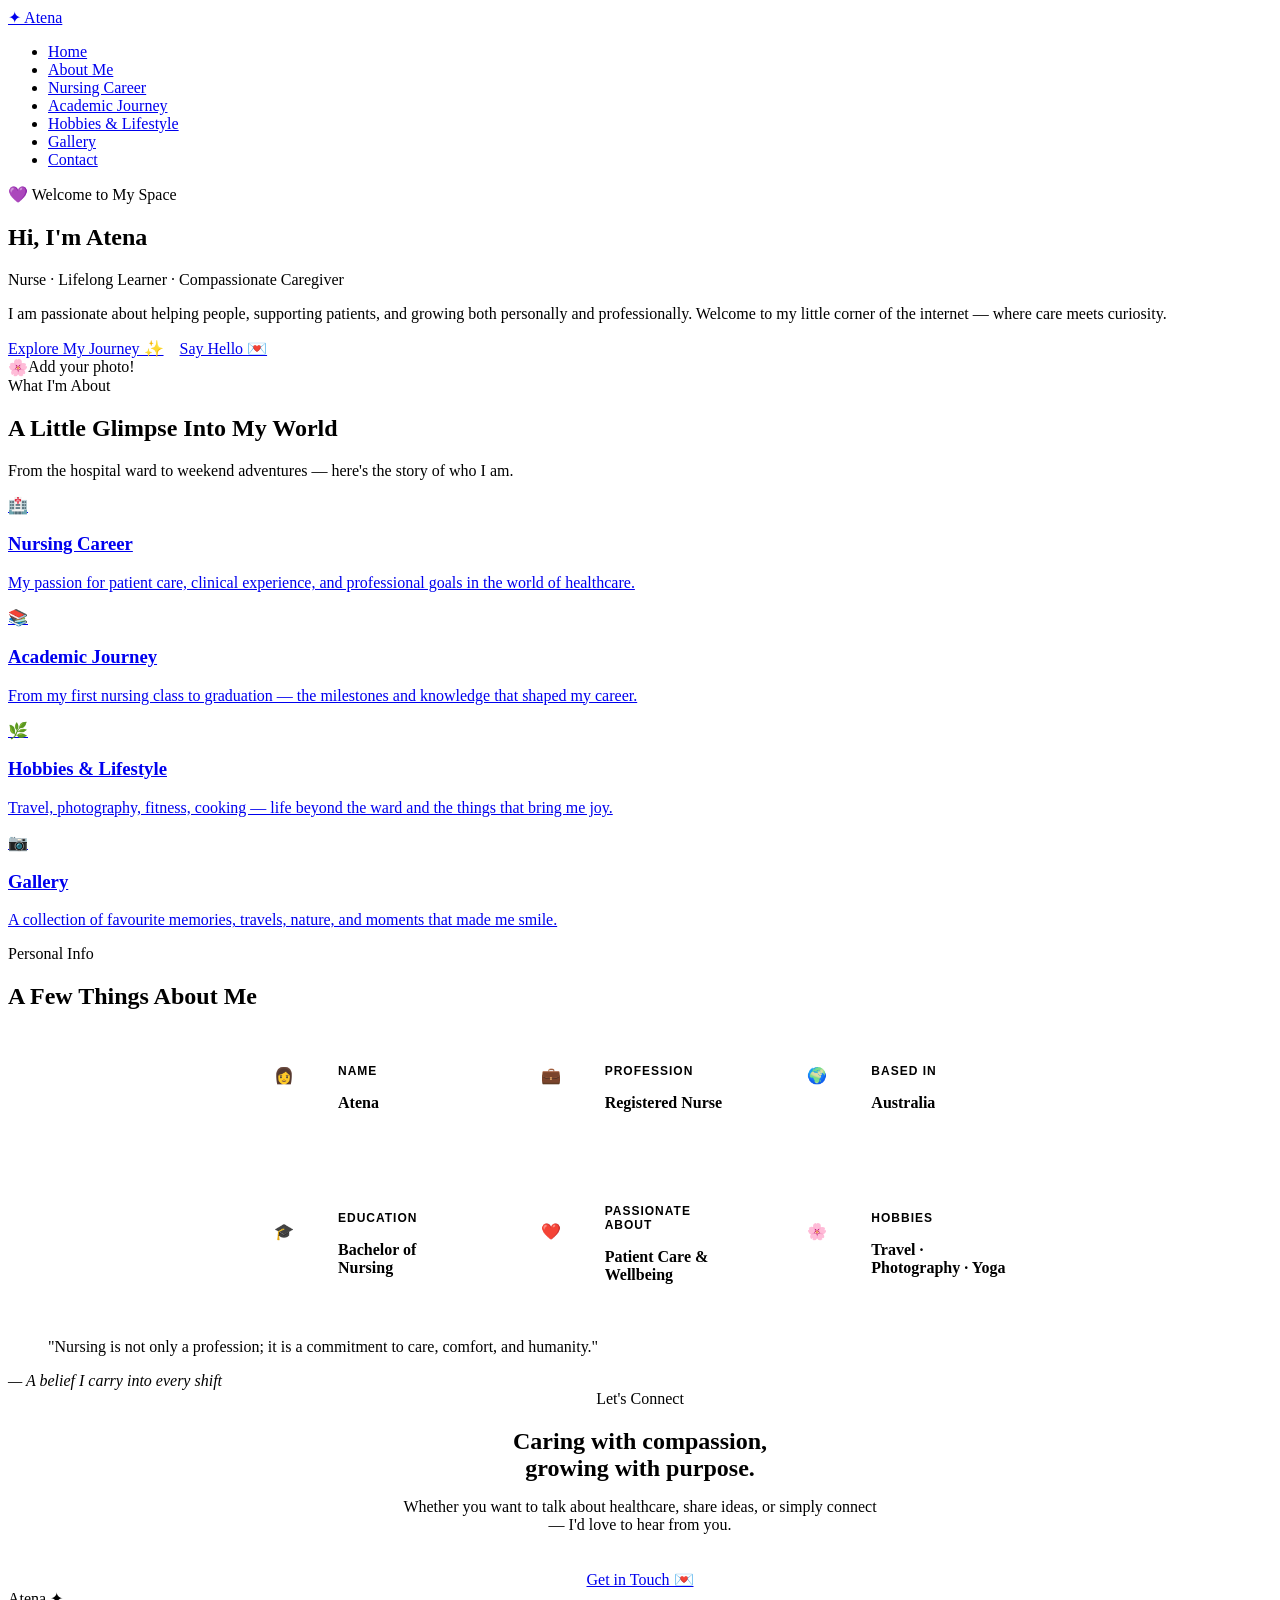
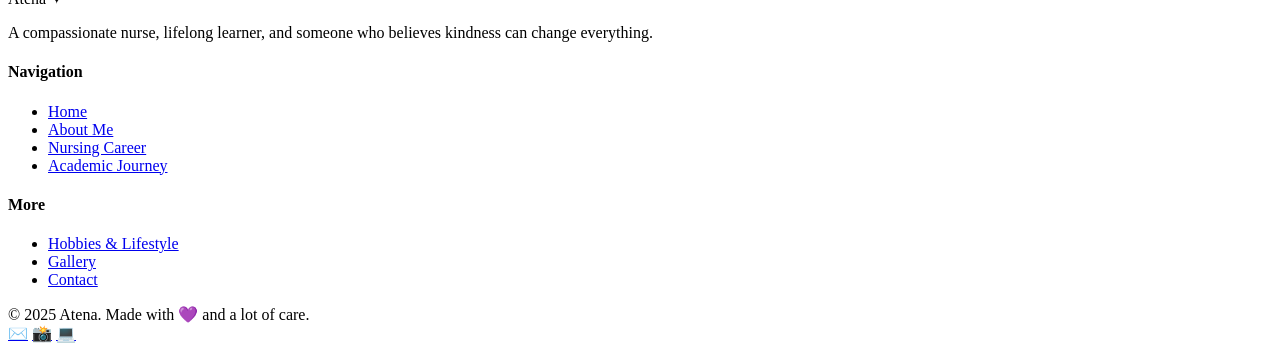
==== index.html @ 98b8ea00 "add file" ====
<!DOCTYPE html>
<html lang="en">
<head>
  <meta charset="UTF-8" />
  <meta name="viewport" content="width=device-width, initial-scale=1.0" />
  <title>Atena — Nurse, Learner, Life Lover</title>
  <meta name="description" content="Personal website of Atena — a compassionate nurse, lifelong learner, and life lover." />
  <link rel="stylesheet" href="css/style.css" />
  <!-- Favicon emoji fallback -->
  <link rel="icon" href="data:image/svg+xml,<svg xmlns='http://www.w3.org/2000/svg' viewBox='0 0 100 100'><text y='.9em' font-size='90'>🌸</text></svg>" />
</head>
<body>

<!-- ══ NAVIGATION ══ -->
<nav>
  <a href="index.html" class="nav-logo">✦ Atena</a>
  <ul class="nav-links">
    <li><a href="index.html" class="active">Home</a></li>
    <li><a href="about.html">About Me</a></li>
    <li><a href="career.html">Nursing Career</a></li>
    <li><a href="academic.html">Academic Journey</a></li>
    <li><a href="lifestyle.html">Hobbies &amp; Lifestyle</a></li>
    <li><a href="gallery.html">Gallery</a></li>
    <li><a href="contact.html">Contact</a></li>
  </ul>
  <div class="nav-toggle" aria-label="Toggle menu">
    <span></span><span></span><span></span>
  </div>
</nav>

<!-- ══ HERO ══ -->
<div class="page-wrapper">
  <section class="hero">
    <div class="hero-content">
      <div class="hero-tag">💜 Welcome to My Space</div>
      <h1>Hi, I'm <span>Atena</span></h1>
      <p class="hero-subtitle">Nurse · Lifelong Learner · Compassionate Caregiver</p>
      <p class="hero-desc">
        I am passionate about helping people, supporting patients, and growing both personally and professionally.
        Welcome to my little corner of the internet — where care meets curiosity.
      </p>
      <div style="display:flex; gap:16px; flex-wrap:wrap;">
        <a href="about.html" class="btn btn-primary">Explore My Journey ✨</a>
        <a href="contact.html" class="btn btn-outline">Say Hello 💌</a>
      </div>
    </div>

    <div class="hero-photo">
      <div class="hero-photo-frame">
        <!-- Replace src with your photo: images/profile.jpg -->
        <img src="images/profile.jpg" alt="Atena's profile photo"
             onerror="this.style.display='none'; this.nextElementSibling.style.display='flex';" />
        <div class="hero-photo-placeholder" style="display:none;">
          🌸<span>Add your photo!</span>
        </div>
      </div>
    </div>
  </section>

  <!-- ══ QUICK INTRO CARDS ══ -->
  <section class="section">
    <div class="section-header">
      <div class="section-tag">What I'm About</div>
      <h2 class="section-title">A Little Glimpse <span>Into My World</span></h2>
      <div class="section-divider"></div>
      <p class="section-subtitle">From the hospital ward to weekend adventures — here's the story of who I am.</p>
    </div>

    <div class="cards-grid">
      <a href="career.html" class="card fade-in" style="display:block;">
        <div class="card-icon">🏥</div>
        <h3>Nursing Career</h3>
        <p>My passion for patient care, clinical experience, and professional goals in the world of healthcare.</p>
      </a>
      <a href="academic.html" class="card fade-in" style="display:block;">
        <div class="card-icon">📚</div>
        <h3>Academic Journey</h3>
        <p>From my first nursing class to graduation — the milestones and knowledge that shaped my career.</p>
      </a>
      <a href="lifestyle.html" class="card fade-in" style="display:block;">
        <div class="card-icon">🌿</div>
        <h3>Hobbies &amp; Lifestyle</h3>
        <p>Travel, photography, fitness, cooking — life beyond the ward and the things that bring me joy.</p>
      </a>
      <a href="gallery.html" class="card fade-in" style="display:block;">
        <div class="card-icon">📷</div>
        <h3>Gallery</h3>
        <p>A collection of favourite memories, travels, nature, and moments that made me smile.</p>
      </a>
    </div>
  </section>

  <!-- ══ PERSONAL INFO SNAPSHOT ══ -->
  <section class="section section-alt">
    <div class="section-header">
      <div class="section-tag">Personal Info</div>
      <h2 class="section-title">A Few Things <span>About Me</span></h2>
      <div class="section-divider"></div>
    </div>

    <div style="max-width:780px; margin:0 auto;">
      <div style="display:grid; grid-template-columns: repeat(auto-fit, minmax(220px,1fr)); gap:20px;">

        <div class="card fade-in" style="display:flex; align-items:center; gap:16px; padding:22px 24px;">
          <div class="card-icon" style="margin-bottom:0; flex-shrink:0; width:48px; height:48px;">👩</div>
          <div>
            <p style="font-family:'Poppins',sans-serif; font-size:0.75rem; font-weight:600; color:var(--text-light); text-transform:uppercase; letter-spacing:1px; margin-bottom:4px;">Name</p>
            <p style="font-weight:600; color:var(--text-dark);">Atena</p>
          </div>
        </div>

        <div class="card fade-in" style="display:flex; align-items:center; gap:16px; padding:22px 24px;">
          <div class="card-icon" style="margin-bottom:0; flex-shrink:0; width:48px; height:48px;">💼</div>
          <div>
            <p style="font-family:'Poppins',sans-serif; font-size:0.75rem; font-weight:600; color:var(--text-light); text-transform:uppercase; letter-spacing:1px; margin-bottom:4px;">Profession</p>
            <p style="font-weight:600; color:var(--text-dark);">Registered Nurse</p>
          </div>
        </div>

        <div class="card fade-in" style="display:flex; align-items:center; gap:16px; padding:22px 24px;">
          <div class="card-icon" style="margin-bottom:0; flex-shrink:0; width:48px; height:48px;">🌍</div>
          <div>
            <p style="font-family:'Poppins',sans-serif; font-size:0.75rem; font-weight:600; color:var(--text-light); text-transform:uppercase; letter-spacing:1px; margin-bottom:4px;">Based In</p>
            <p style="font-weight:600; color:var(--text-dark);">Australia</p>
          </div>
        </div>

        <div class="card fade-in" style="display:flex; align-items:center; gap:16px; padding:22px 24px;">
          <div class="card-icon" style="margin-bottom:0; flex-shrink:0; width:48px; height:48px;">🎓</div>
          <div>
            <p style="font-family:'Poppins',sans-serif; font-size:0.75rem; font-weight:600; color:var(--text-light); text-transform:uppercase; letter-spacing:1px; margin-bottom:4px;">Education</p>
            <p style="font-weight:600; color:var(--text-dark);">Bachelor of Nursing</p>
          </div>
        </div>

        <div class="card fade-in" style="display:flex; align-items:center; gap:16px; padding:22px 24px;">
          <div class="card-icon" style="margin-bottom:0; flex-shrink:0; width:48px; height:48px;">❤️</div>
          <div>
            <p style="font-family:'Poppins',sans-serif; font-size:0.75rem; font-weight:600; color:var(--text-light); text-transform:uppercase; letter-spacing:1px; margin-bottom:4px;">Passionate About</p>
            <p style="font-weight:600; color:var(--text-dark);">Patient Care &amp; Wellbeing</p>
          </div>
        </div>

        <div class="card fade-in" style="display:flex; align-items:center; gap:16px; padding:22px 24px;">
          <div class="card-icon" style="margin-bottom:0; flex-shrink:0; width:48px; height:48px;">🌸</div>
          <div>
            <p style="font-family:'Poppins',sans-serif; font-size:0.75rem; font-weight:600; color:var(--text-light); text-transform:uppercase; letter-spacing:1px; margin-bottom:4px;">Hobbies</p>
            <p style="font-weight:600; color:var(--text-dark);">Travel · Photography · Yoga</p>
          </div>
        </div>

      </div>
    </div>
  </section>

  <!-- ══ QUOTE ══ -->
  <div class="quote-block">
    <blockquote>
      "Nursing is not only a profession; it is a commitment to care, comfort, and humanity."
    </blockquote>
    <cite>— A belief I carry into every shift</cite>
  </div>

  <!-- ══ CTA ══ -->
  <section class="section" style="text-align:center;">
    <div class="section-tag">Let's Connect</div>
    <h2 class="section-title" style="margin-bottom:16px;">Caring with compassion,<br><span>growing with purpose.</span></h2>
    <p style="color:var(--text-mid); max-width:480px; margin:0 auto 36px;">
      Whether you want to talk about healthcare, share ideas, or simply connect — I'd love to hear from you.
    </p>
    <a href="contact.html" class="btn btn-primary">Get in Touch 💌</a>
  </section>

  <!-- ══ FOOTER ══ -->
  <footer>
    <div class="footer-inner">
      <div class="footer-brand">
        <div class="footer-logo">Atena <span>✦</span></div>
        <p>A compassionate nurse, lifelong learner, and someone who believes kindness can change everything.</p>
      </div>
      <div>
        <h4>Navigation</h4>
        <ul class="footer-links">
          <li><a href="index.html">Home</a></li>
          <li><a href="about.html">About Me</a></li>
          <li><a href="career.html">Nursing Career</a></li>
          <li><a href="academic.html">Academic Journey</a></li>
        </ul>
      </div>
      <div>
        <h4>More</h4>
        <ul class="footer-links">
          <li><a href="lifestyle.html">Hobbies &amp; Lifestyle</a></li>
          <li><a href="gallery.html">Gallery</a></li>
          <li><a href="contact.html">Contact</a></li>
        </ul>
      </div>
    </div>
    <div class="footer-bottom">
      <span>© 2025 Atena. Made with 💜 and a lot of care.</span>
      <div class="social-links">
        <a href="mailto:your@email.com" class="social-link" title="Email">✉️</a>
        <a href="https://instagram.com/yourusername" target="_blank" class="social-link" title="Instagram">📸</a>
        <a href="https://github.com/yourusername" target="_blank" class="social-link" title="GitHub">💻</a>
      </div>
    </div>
  </footer>

</div><!-- end page-wrapper -->

<script src="js/main.js"></script>
</body>
</html>
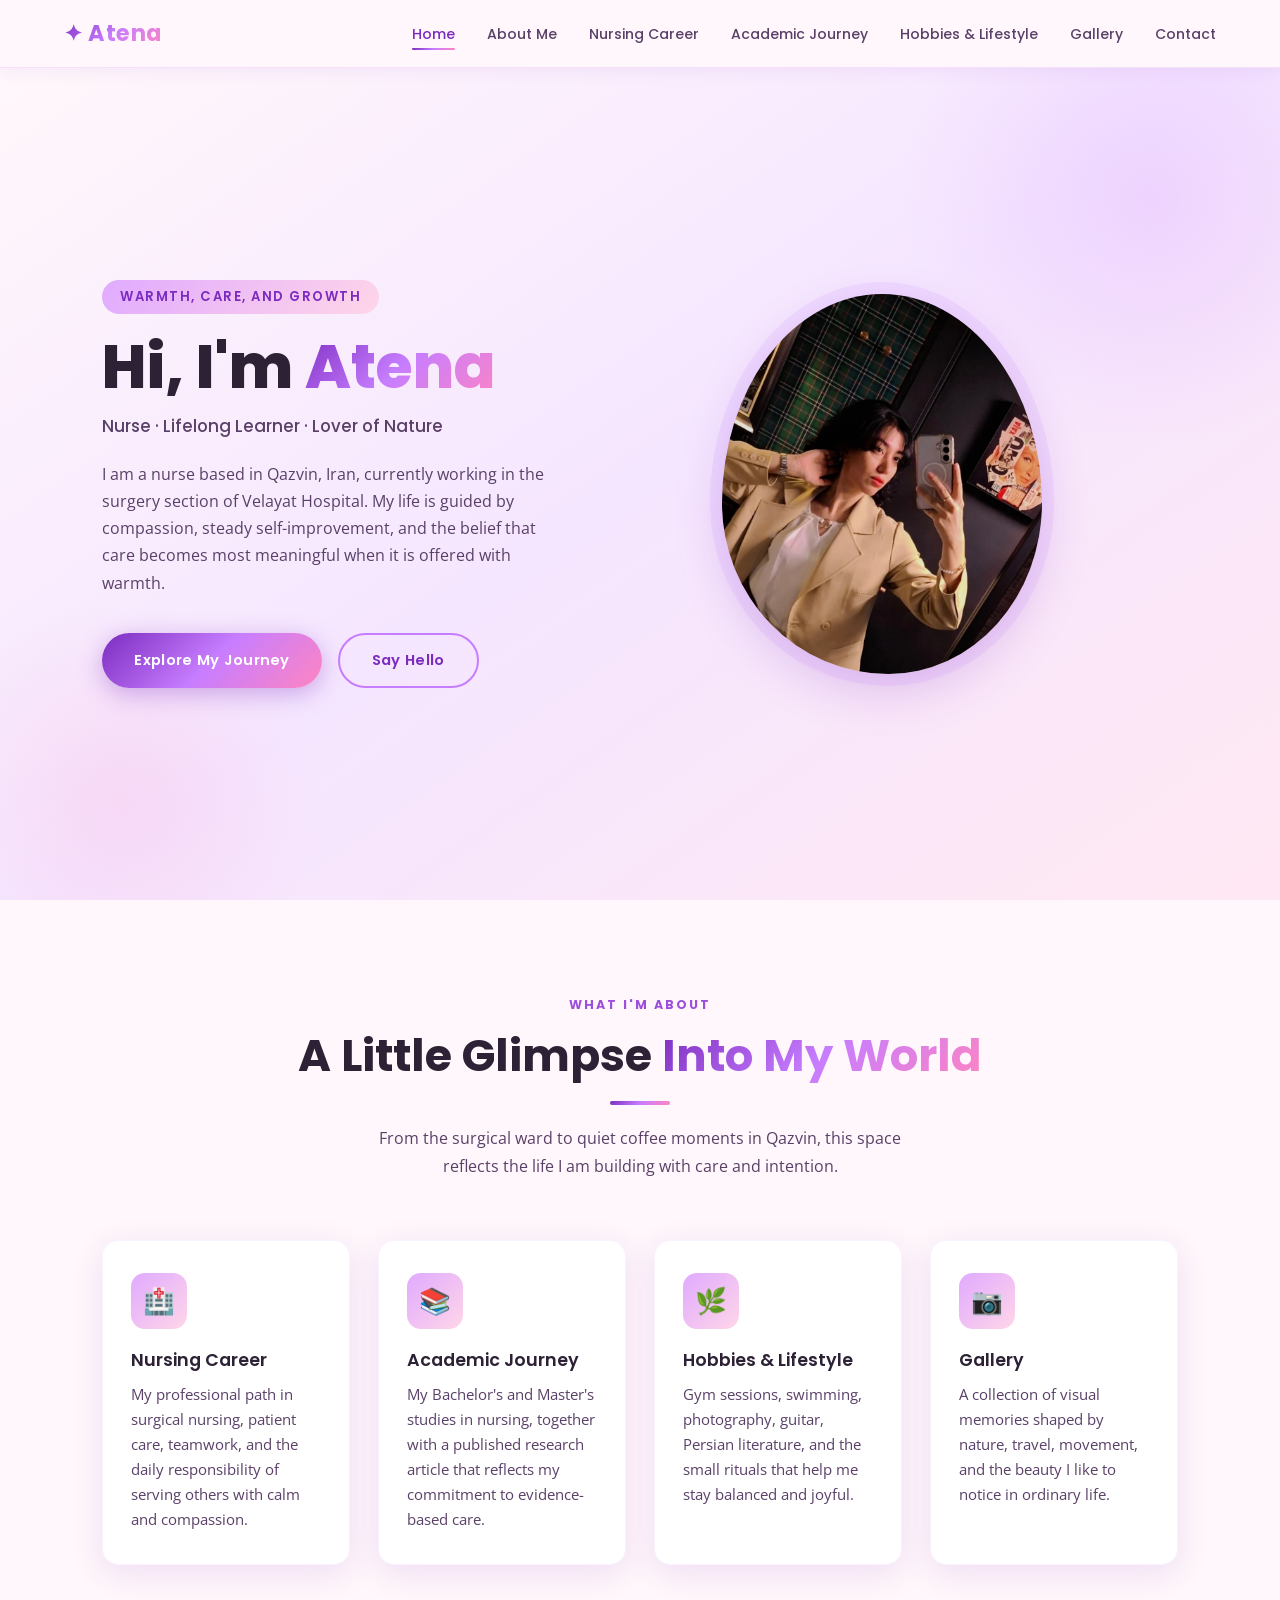
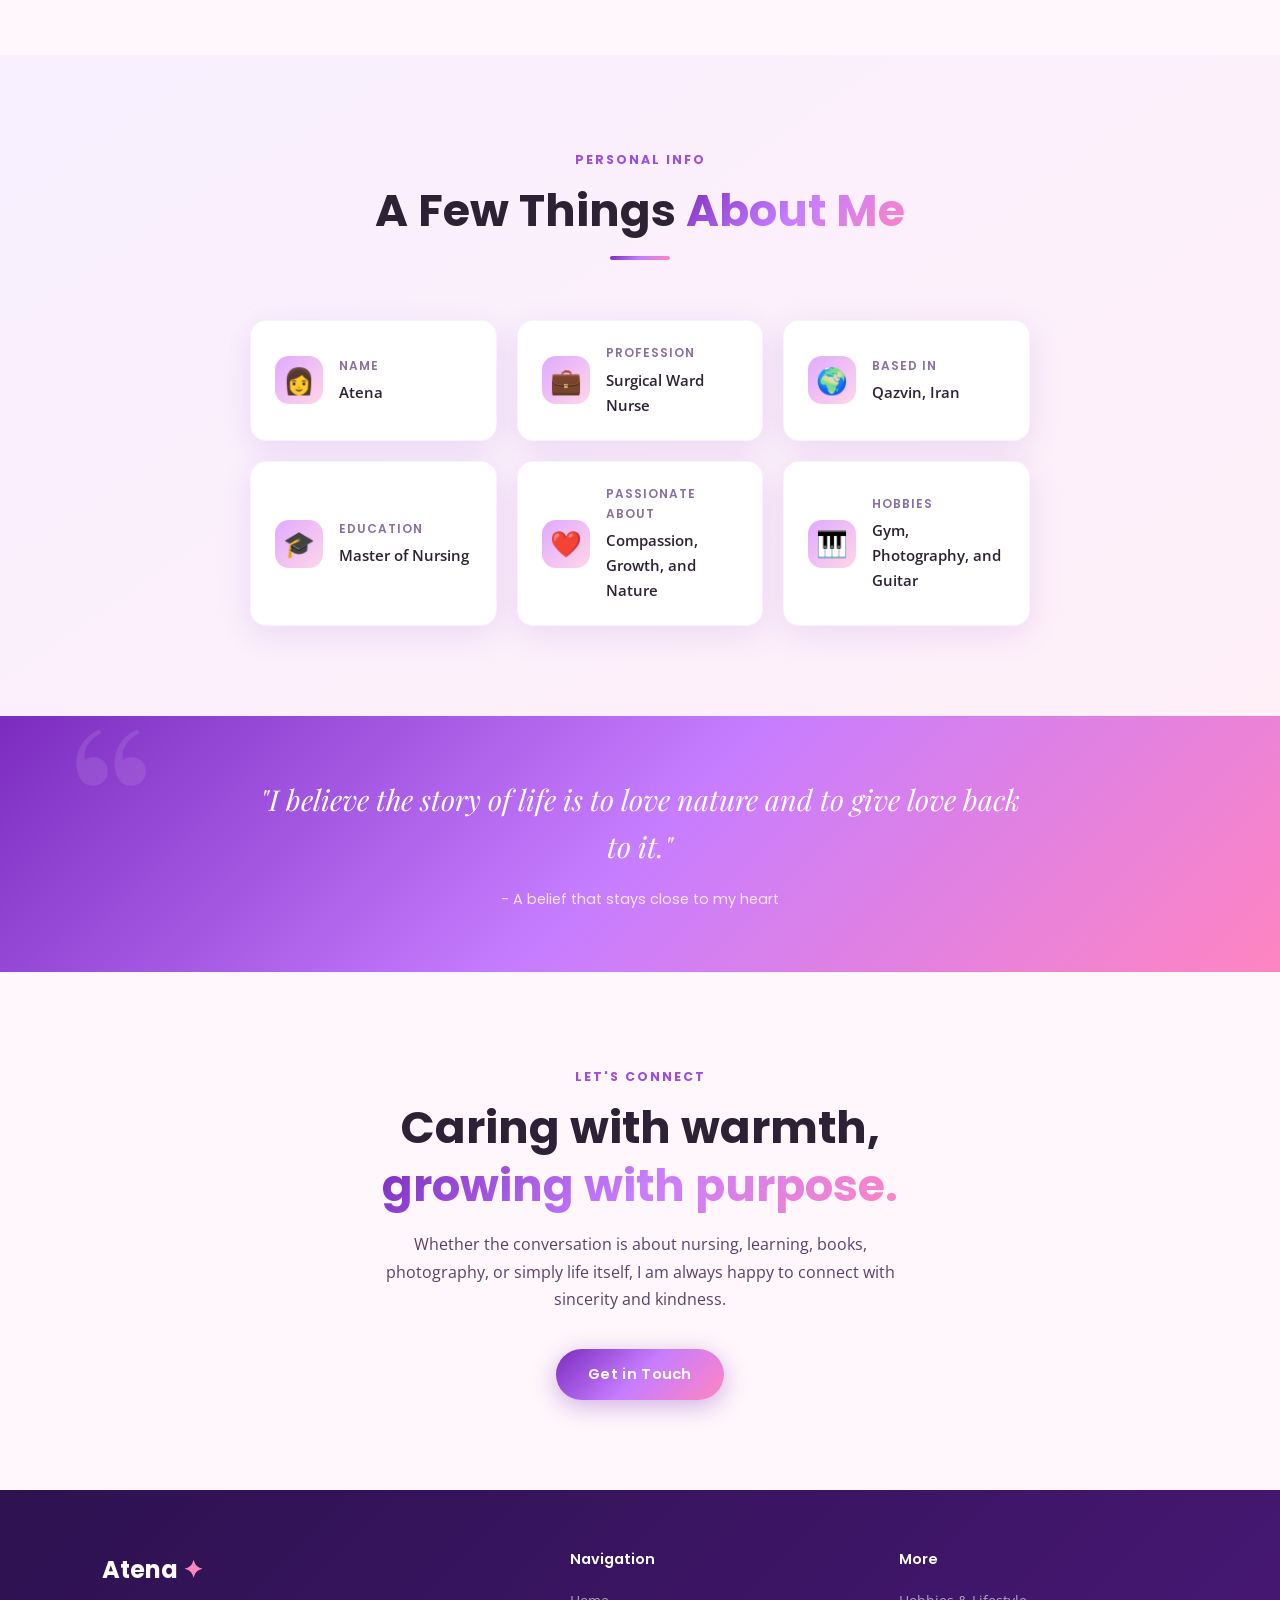
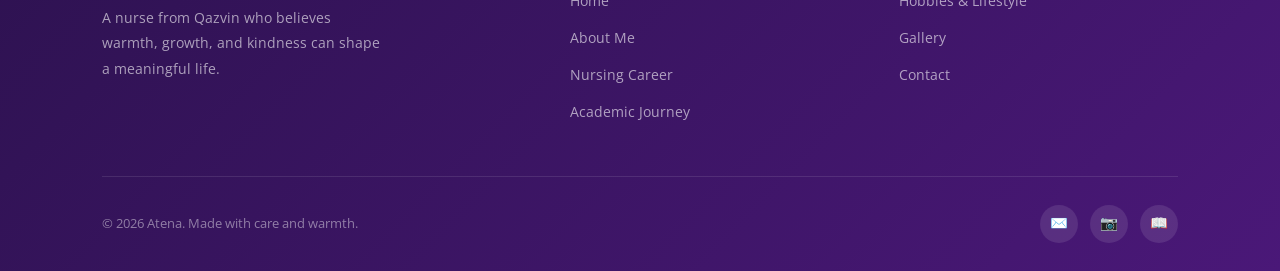
==== commit e53234b4: "add images" ====
--- a/index.html
+++ b/index.html
@@ -3,17 +3,14 @@
 <head>
   <meta charset="UTF-8" />
   <meta name="viewport" content="width=device-width, initial-scale=1.0" />
-  <title>Atena — Nurse, Learner, Life Lover</title>
-  <meta name="description" content="Personal website of Atena — a compassionate nurse, lifelong learner, and life lover." />
+  <title>Atena - Nurse, Learner, Lover of Nature</title>
+  <meta name="description" content="Personal website of Atena, a nurse from Qazvin, Iran, whose life is shaped by compassion, learning, nature, and warm human connection." />
   <link rel="stylesheet" href="css/style.css" />
-  <!-- Favicon emoji fallback -->
-  <link rel="icon" href="data:image/svg+xml,<svg xmlns='http://www.w3.org/2000/svg' viewBox='0 0 100 100'><text y='.9em' font-size='90'>🌸</text></svg>" />
 </head>
 <body>
 
-<!-- ══ NAVIGATION ══ -->
 <nav>
-  <a href="index.html" class="nav-logo">✦ Atena</a>
+  <a href="index.html" class="nav-logo">&#10022; Atena</a>
   <ul class="nav-links">
     <li><a href="index.html" class="active">Home</a></li>
     <li><a href="about.html">About Me</a></li>
@@ -28,69 +25,64 @@
   </div>
 </nav>
 
-<!-- ══ HERO ══ -->
 <div class="page-wrapper">
   <section class="hero">
     <div class="hero-content">
-      <div class="hero-tag">💜 Welcome to My Space</div>
+      <div class="hero-tag">Warmth, Care, and Growth</div>
       <h1>Hi, I'm <span>Atena</span></h1>
-      <p class="hero-subtitle">Nurse · Lifelong Learner · Compassionate Caregiver</p>
+      <p class="hero-subtitle">Nurse &middot; Lifelong Learner &middot; Lover of Nature</p>
       <p class="hero-desc">
-        I am passionate about helping people, supporting patients, and growing both personally and professionally.
-        Welcome to my little corner of the internet — where care meets curiosity.
+        I am a nurse based in Qazvin, Iran, currently working in the surgery section of Velayat Hospital.
+        My life is guided by compassion, steady self-improvement, and the belief that care becomes most meaningful when it is offered with warmth.
       </p>
       <div style="display:flex; gap:16px; flex-wrap:wrap;">
-        <a href="about.html" class="btn btn-primary">Explore My Journey ✨</a>
-        <a href="contact.html" class="btn btn-outline">Say Hello 💌</a>
+        <a href="about.html" class="btn btn-primary">Explore My Journey</a>
+        <a href="contact.html" class="btn btn-outline">Say Hello</a>
       </div>
     </div>
 
     <div class="hero-photo">
       <div class="hero-photo-frame">
-        <!-- Replace src with your photo: images/profile.jpg -->
-        <img src="images/profile.jpg" alt="Atena's profile photo"
-             onerror="this.style.display='none'; this.nextElementSibling.style.display='flex';" />
+        <img src="images/profile.jpg" alt="Portrait of Atena" onerror="this.style.display='none'; this.nextElementSibling.style.display='flex';" />
         <div class="hero-photo-placeholder" style="display:none;">
-          🌸<span>Add your photo!</span>
-        </div>
-      </div>
-    </div>
-  </section>
-
-  <!-- ══ QUICK INTRO CARDS ══ -->
+          <span>Profile Photo</span>
+        </div>
+      </div>
+    </div>
+  </section>
+
   <section class="section">
     <div class="section-header">
       <div class="section-tag">What I'm About</div>
       <h2 class="section-title">A Little Glimpse <span>Into My World</span></h2>
       <div class="section-divider"></div>
-      <p class="section-subtitle">From the hospital ward to weekend adventures — here's the story of who I am.</p>
+      <p class="section-subtitle">From the surgical ward to quiet coffee moments in Qazvin, this space reflects the life I am building with care and intention.</p>
     </div>
 
     <div class="cards-grid">
       <a href="career.html" class="card fade-in" style="display:block;">
-        <div class="card-icon">🏥</div>
+        <div class="card-icon">&#127973;</div>
         <h3>Nursing Career</h3>
-        <p>My passion for patient care, clinical experience, and professional goals in the world of healthcare.</p>
+        <p>My professional path in surgical nursing, patient care, teamwork, and the daily responsibility of serving others with calm and compassion.</p>
       </a>
       <a href="academic.html" class="card fade-in" style="display:block;">
-        <div class="card-icon">📚</div>
+        <div class="card-icon">&#128218;</div>
         <h3>Academic Journey</h3>
-        <p>From my first nursing class to graduation — the milestones and knowledge that shaped my career.</p>
+        <p>My Bachelor's and Master's studies in nursing, together with a published research article that reflects my commitment to evidence-based care.</p>
       </a>
       <a href="lifestyle.html" class="card fade-in" style="display:block;">
-        <div class="card-icon">🌿</div>
+        <div class="card-icon">&#127807;</div>
         <h3>Hobbies &amp; Lifestyle</h3>
-        <p>Travel, photography, fitness, cooking — life beyond the ward and the things that bring me joy.</p>
+        <p>Gym sessions, swimming, photography, guitar, Persian literature, and the small rituals that help me stay balanced and joyful.</p>
       </a>
       <a href="gallery.html" class="card fade-in" style="display:block;">
-        <div class="card-icon">📷</div>
+        <div class="card-icon">&#128247;</div>
         <h3>Gallery</h3>
-        <p>A collection of favourite memories, travels, nature, and moments that made me smile.</p>
-      </a>
-    </div>
-  </section>
-
-  <!-- ══ PERSONAL INFO SNAPSHOT ══ -->
+        <p>A collection of visual memories shaped by nature, travel, movement, and the beauty I like to notice in ordinary life.</p>
+      </a>
+    </div>
+  </section>
+
   <section class="section section-alt">
     <div class="section-header">
       <div class="section-tag">Personal Info</div>
@@ -102,7 +94,7 @@
       <div style="display:grid; grid-template-columns: repeat(auto-fit, minmax(220px,1fr)); gap:20px;">
 
         <div class="card fade-in" style="display:flex; align-items:center; gap:16px; padding:22px 24px;">
-          <div class="card-icon" style="margin-bottom:0; flex-shrink:0; width:48px; height:48px;">👩</div>
+          <div class="card-icon" style="margin-bottom:0; flex-shrink:0; width:48px; height:48px;">&#128105;</div>
           <div>
             <p style="font-family:'Poppins',sans-serif; font-size:0.75rem; font-weight:600; color:var(--text-light); text-transform:uppercase; letter-spacing:1px; margin-bottom:4px;">Name</p>
             <p style="font-weight:600; color:var(--text-dark);">Atena</p>
@@ -110,73 +102,70 @@
         </div>
 
         <div class="card fade-in" style="display:flex; align-items:center; gap:16px; padding:22px 24px;">
-          <div class="card-icon" style="margin-bottom:0; flex-shrink:0; width:48px; height:48px;">💼</div>
+          <div class="card-icon" style="margin-bottom:0; flex-shrink:0; width:48px; height:48px;">&#128188;</div>
           <div>
             <p style="font-family:'Poppins',sans-serif; font-size:0.75rem; font-weight:600; color:var(--text-light); text-transform:uppercase; letter-spacing:1px; margin-bottom:4px;">Profession</p>
-            <p style="font-weight:600; color:var(--text-dark);">Registered Nurse</p>
-          </div>
-        </div>
-
-        <div class="card fade-in" style="display:flex; align-items:center; gap:16px; padding:22px 24px;">
-          <div class="card-icon" style="margin-bottom:0; flex-shrink:0; width:48px; height:48px;">🌍</div>
+            <p style="font-weight:600; color:var(--text-dark);">Surgical Ward Nurse</p>
+          </div>
+        </div>
+
+        <div class="card fade-in" style="display:flex; align-items:center; gap:16px; padding:22px 24px;">
+          <div class="card-icon" style="margin-bottom:0; flex-shrink:0; width:48px; height:48px;">&#127757;</div>
           <div>
             <p style="font-family:'Poppins',sans-serif; font-size:0.75rem; font-weight:600; color:var(--text-light); text-transform:uppercase; letter-spacing:1px; margin-bottom:4px;">Based In</p>
-            <p style="font-weight:600; color:var(--text-dark);">Australia</p>
-          </div>
-        </div>
-
-        <div class="card fade-in" style="display:flex; align-items:center; gap:16px; padding:22px 24px;">
-          <div class="card-icon" style="margin-bottom:0; flex-shrink:0; width:48px; height:48px;">🎓</div>
+            <p style="font-weight:600; color:var(--text-dark);">Qazvin, Iran</p>
+          </div>
+        </div>
+
+        <div class="card fade-in" style="display:flex; align-items:center; gap:16px; padding:22px 24px;">
+          <div class="card-icon" style="margin-bottom:0; flex-shrink:0; width:48px; height:48px;">&#127891;</div>
           <div>
             <p style="font-family:'Poppins',sans-serif; font-size:0.75rem; font-weight:600; color:var(--text-light); text-transform:uppercase; letter-spacing:1px; margin-bottom:4px;">Education</p>
-            <p style="font-weight:600; color:var(--text-dark);">Bachelor of Nursing</p>
-          </div>
-        </div>
-
-        <div class="card fade-in" style="display:flex; align-items:center; gap:16px; padding:22px 24px;">
-          <div class="card-icon" style="margin-bottom:0; flex-shrink:0; width:48px; height:48px;">❤️</div>
+            <p style="font-weight:600; color:var(--text-dark);">Master of Nursing</p>
+          </div>
+        </div>
+
+        <div class="card fade-in" style="display:flex; align-items:center; gap:16px; padding:22px 24px;">
+          <div class="card-icon" style="margin-bottom:0; flex-shrink:0; width:48px; height:48px;">&#10084;&#65039;</div>
           <div>
             <p style="font-family:'Poppins',sans-serif; font-size:0.75rem; font-weight:600; color:var(--text-light); text-transform:uppercase; letter-spacing:1px; margin-bottom:4px;">Passionate About</p>
-            <p style="font-weight:600; color:var(--text-dark);">Patient Care &amp; Wellbeing</p>
-          </div>
-        </div>
-
-        <div class="card fade-in" style="display:flex; align-items:center; gap:16px; padding:22px 24px;">
-          <div class="card-icon" style="margin-bottom:0; flex-shrink:0; width:48px; height:48px;">🌸</div>
+            <p style="font-weight:600; color:var(--text-dark);">Compassion, Growth, and Nature</p>
+          </div>
+        </div>
+
+        <div class="card fade-in" style="display:flex; align-items:center; gap:16px; padding:22px 24px;">
+          <div class="card-icon" style="margin-bottom:0; flex-shrink:0; width:48px; height:48px;">&#127929;</div>
           <div>
             <p style="font-family:'Poppins',sans-serif; font-size:0.75rem; font-weight:600; color:var(--text-light); text-transform:uppercase; letter-spacing:1px; margin-bottom:4px;">Hobbies</p>
-            <p style="font-weight:600; color:var(--text-dark);">Travel · Photography · Yoga</p>
-          </div>
-        </div>
-
-      </div>
-    </div>
-  </section>
-
-  <!-- ══ QUOTE ══ -->
+            <p style="font-weight:600; color:var(--text-dark);">Gym, Photography, and Guitar</p>
+          </div>
+        </div>
+
+      </div>
+    </div>
+  </section>
+
   <div class="quote-block">
     <blockquote>
-      "Nursing is not only a profession; it is a commitment to care, comfort, and humanity."
+      "I believe the story of life is to love nature and to give love back to it."
     </blockquote>
-    <cite>— A belief I carry into every shift</cite>
+    <cite>- A belief that stays close to my heart</cite>
   </div>
 
-  <!-- ══ CTA ══ -->
   <section class="section" style="text-align:center;">
     <div class="section-tag">Let's Connect</div>
-    <h2 class="section-title" style="margin-bottom:16px;">Caring with compassion,<br><span>growing with purpose.</span></h2>
-    <p style="color:var(--text-mid); max-width:480px; margin:0 auto 36px;">
-      Whether you want to talk about healthcare, share ideas, or simply connect — I'd love to hear from you.
+    <h2 class="section-title" style="margin-bottom:16px;">Caring with warmth,<br><span>growing with purpose.</span></h2>
+    <p style="color:var(--text-mid); max-width:520px; margin:0 auto 36px;">
+      Whether the conversation is about nursing, learning, books, photography, or simply life itself, I am always happy to connect with sincerity and kindness.
     </p>
-    <a href="contact.html" class="btn btn-primary">Get in Touch 💌</a>
-  </section>
-
-  <!-- ══ FOOTER ══ -->
+    <a href="contact.html" class="btn btn-primary">Get in Touch</a>
+  </section>
+
   <footer>
     <div class="footer-inner">
       <div class="footer-brand">
-        <div class="footer-logo">Atena <span>✦</span></div>
-        <p>A compassionate nurse, lifelong learner, and someone who believes kindness can change everything.</p>
+        <div class="footer-logo">Atena <span>&#10022;</span></div>
+        <p>A nurse from Qazvin who believes warmth, growth, and kindness can shape a meaningful life.</p>
       </div>
       <div>
         <h4>Navigation</h4>
@@ -197,16 +186,16 @@
       </div>
     </div>
     <div class="footer-bottom">
-      <span>© 2025 Atena. Made with 💜 and a lot of care.</span>
+      <span>&copy; 2026 Atena. Made with care and warmth.</span>
       <div class="social-links">
-        <a href="mailto:your@email.com" class="social-link" title="Email">✉️</a>
-        <a href="https://instagram.com/yourusername" target="_blank" class="social-link" title="Instagram">📸</a>
-        <a href="https://github.com/yourusername" target="_blank" class="social-link" title="GitHub">💻</a>
+        <a href="mailto:atena.abforoush1400@gmail.com" class="social-link" title="Email">&#9993;&#65039;</a>
+        <a href="https://instagram.com/i.atena.96" target="_blank" rel="noreferrer" class="social-link" title="Instagram">&#128247;</a>
+        <a href="https://pubmed.ncbi.nlm.nih.gov/40238044/" target="_blank" rel="noreferrer" class="social-link" title="Publication">&#128214;</a>
       </div>
     </div>
   </footer>
 
-</div><!-- end page-wrapper -->
+</div>
 
 <script src="js/main.js"></script>
 </body>
--- a/css/style.css
+++ b/css/style.css
@@ -0,0 +1,1036 @@
+/* =============================================
+   ATENA'S PERSONAL WEBSITE — SHARED STYLESHEET
+   Purple & Pink Theme
+   ============================================= */
+
+@import url('https://fonts.googleapis.com/css2?family=Poppins:wght@300;400;500;600;700;800&family=Open+Sans:wght@300;400;600&family=Playfair+Display:ital,wght@0,600;1,500&display=swap');
+
+/* ── CSS Variables ── */
+:root {
+  --purple-dark:   #7B2CBF;
+  --purple-mid:    #9D4EDD;
+  --purple-soft:   #C77DFF;
+  --purple-pale:   #E0AAFF;
+  --pink:          #FF85C1;
+  --pink-light:    #FFB3D9;
+  --pink-pale:     #FFD6E8;
+  --bg:            #FFF7FB;
+  --card-bg:       #FFFFFF;
+  --text-dark:     #2D2235;
+  --text-mid:      #5A4068;
+  --text-light:    #8B6FA0;
+  --gradient:      linear-gradient(135deg, #7B2CBF 0%, #C77DFF 50%, #FF85C1 100%);
+  --gradient-soft: linear-gradient(135deg, #E0AAFF 0%, #FFD6E8 100%);
+  --shadow:        0 8px 32px rgba(123, 44, 191, 0.12);
+  --shadow-hover:  0 16px 48px rgba(123, 44, 191, 0.22);
+  --radius:        16px;
+  --radius-sm:     10px;
+  --transition:    all 0.3s ease;
+}
+
+/* ── Reset & Base ── */
+*, *::before, *::after { box-sizing: border-box; margin: 0; padding: 0; }
+
+html { scroll-behavior: smooth; }
+
+body {
+  font-family: 'Open Sans', sans-serif;
+  background-color: var(--bg);
+  color: var(--text-dark);
+  line-height: 1.7;
+  overflow-x: hidden;
+}
+
+h1, h2, h3, h4, h5 {
+  font-family: 'Poppins', sans-serif;
+  color: var(--text-dark);
+  line-height: 1.3;
+}
+
+a { text-decoration: none; color: inherit; }
+
+img { max-width: 100%; display: block; }
+
+/* ── Navigation ── */
+nav {
+  position: fixed;
+  top: 0; left: 0; right: 0;
+  z-index: 999;
+  background: rgba(255, 247, 251, 0.92);
+  backdrop-filter: blur(14px);
+  -webkit-backdrop-filter: blur(14px);
+  border-bottom: 1px solid rgba(199, 125, 255, 0.18);
+  padding: 0 5%;
+  height: 68px;
+  display: flex;
+  align-items: center;
+  justify-content: space-between;
+  box-shadow: 0 2px 16px rgba(123, 44, 191, 0.08);
+}
+
+.nav-logo {
+  font-family: 'Poppins', sans-serif;
+  font-weight: 700;
+  font-size: 1.4rem;
+  background: var(--gradient);
+  -webkit-background-clip: text;
+  -webkit-text-fill-color: transparent;
+  background-clip: text;
+  letter-spacing: 0.5px;
+}
+
+.nav-links {
+  display: flex;
+  gap: 2rem;
+  list-style: none;
+  align-items: center;
+}
+
+.nav-links a {
+  font-family: 'Poppins', sans-serif;
+  font-size: 0.88rem;
+  font-weight: 500;
+  color: var(--text-mid);
+  padding: 6px 0;
+  position: relative;
+  transition: var(--transition);
+}
+
+.nav-links a::after {
+  content: '';
+  position: absolute;
+  bottom: 0; left: 0;
+  width: 0; height: 2px;
+  background: var(--gradient);
+  border-radius: 2px;
+  transition: var(--transition);
+}
+
+.nav-links a:hover,
+.nav-links a.active {
+  color: var(--purple-dark);
+}
+
+.nav-links a:hover::after,
+.nav-links a.active::after {
+  width: 100%;
+}
+
+/* Hamburger */
+.nav-toggle {
+  display: none;
+  flex-direction: column;
+  gap: 5px;
+  cursor: pointer;
+  padding: 4px;
+}
+
+.nav-toggle span {
+  width: 26px; height: 2px;
+  background: var(--purple-dark);
+  border-radius: 2px;
+  transition: var(--transition);
+}
+
+/* ── Page Wrapper ── */
+.page-wrapper {
+  padding-top: 68px;
+  min-height: 100vh;
+}
+
+/* ── Hero Section ── */
+.hero {
+  min-height: calc(100vh - 68px);
+  display: flex;
+  align-items: center;
+  padding: 60px 8%;
+  background: linear-gradient(145deg, #FFF7FB 0%, #F5E6FF 50%, #FFE8F3 100%);
+  position: relative;
+  overflow: hidden;
+}
+
+.hero::before {
+  content: '';
+  position: absolute;
+  top: -120px; right: -120px;
+  width: 500px; height: 500px;
+  background: radial-gradient(circle, rgba(199, 125, 255, 0.18) 0%, transparent 70%);
+  border-radius: 50%;
+}
+
+.hero::after {
+  content: '';
+  position: absolute;
+  bottom: -100px; left: -80px;
+  width: 400px; height: 400px;
+  background: radial-gradient(circle, rgba(255, 133, 193, 0.15) 0%, transparent 70%);
+  border-radius: 50%;
+}
+
+.hero-content {
+  flex: 1;
+  max-width: 560px;
+  z-index: 1;
+}
+
+.hero-tag {
+  display: inline-block;
+  background: var(--gradient-soft);
+  color: var(--purple-dark);
+  font-family: 'Poppins', sans-serif;
+  font-size: 0.82rem;
+  font-weight: 600;
+  letter-spacing: 1.5px;
+  text-transform: uppercase;
+  padding: 6px 18px;
+  border-radius: 30px;
+  margin-bottom: 18px;
+}
+
+.hero h1 {
+  font-size: clamp(2.4rem, 5vw, 3.8rem);
+  font-weight: 800;
+  margin-bottom: 10px;
+  line-height: 1.15;
+}
+
+.hero h1 span {
+  background: var(--gradient);
+  -webkit-background-clip: text;
+  -webkit-text-fill-color: transparent;
+  background-clip: text;
+}
+
+.hero-subtitle {
+  font-family: 'Poppins', sans-serif;
+  font-size: 1.05rem;
+  font-weight: 500;
+  color: var(--text-mid);
+  margin-bottom: 20px;
+}
+
+.hero-desc {
+  font-size: 1rem;
+  color: var(--text-mid);
+  margin-bottom: 36px;
+  max-width: 460px;
+}
+
+.hero-photo {
+  flex: 0 0 auto;
+  margin-left: 60px;
+  z-index: 1;
+}
+
+.hero-photo-frame {
+  width: 320px; height: 380px;
+  border-radius: 50% 50% 48% 52% / 55% 55% 45% 45%;
+  overflow: hidden;
+  background: var(--gradient-soft);
+  box-shadow: var(--shadow-hover), 0 0 0 12px rgba(199, 125, 255, 0.12);
+  position: relative;
+  animation: float 5s ease-in-out infinite;
+}
+
+.hero-photo-frame img {
+  width: 100%; height: 100%;
+  object-fit: cover;
+  object-position: center top;
+}
+
+.hero-photo-placeholder {
+  width: 100%; height: 100%;
+  display: flex;
+  flex-direction: column;
+  align-items: center;
+  justify-content: center;
+  background: var(--gradient-soft);
+  color: var(--purple-dark);
+  font-family: 'Poppins', sans-serif;
+  font-size: 5rem;
+  font-weight: 700;
+}
+
+.hero-photo-placeholder span {
+  font-size: 0.85rem;
+  font-weight: 500;
+  margin-top: 8px;
+  color: var(--text-mid);
+}
+
+@keyframes float {
+  0%, 100% { transform: translateY(0px); }
+  50%       { transform: translateY(-14px); }
+}
+
+/* ── Buttons ── */
+.btn {
+  display: inline-flex;
+  align-items: center;
+  gap: 8px;
+  font-family: 'Poppins', sans-serif;
+  font-size: 0.92rem;
+  font-weight: 600;
+  padding: 13px 32px;
+  border-radius: 50px;
+  transition: var(--transition);
+  cursor: pointer;
+  border: none;
+  letter-spacing: 0.3px;
+}
+
+.btn-primary {
+  background: var(--gradient);
+  color: #fff;
+  box-shadow: 0 6px 24px rgba(123, 44, 191, 0.35);
+}
+
+.btn-primary:hover {
+  transform: translateY(-3px);
+  box-shadow: 0 12px 36px rgba(123, 44, 191, 0.45);
+}
+
+.btn-outline {
+  background: transparent;
+  color: var(--purple-dark);
+  border: 2px solid var(--purple-soft);
+}
+
+.btn-outline:hover {
+  background: var(--gradient-soft);
+  border-color: transparent;
+  transform: translateY(-3px);
+}
+
+/* ── Section Base ── */
+.section {
+  padding: 90px 8%;
+}
+
+.section-alt {
+  background: linear-gradient(145deg, #F8F0FF 0%, #FFF0F8 100%);
+}
+
+.section-header {
+  text-align: center;
+  margin-bottom: 60px;
+}
+
+.section-tag {
+  display: inline-block;
+  font-family: 'Poppins', sans-serif;
+  font-size: 0.78rem;
+  font-weight: 700;
+  letter-spacing: 2px;
+  text-transform: uppercase;
+  color: var(--purple-mid);
+  margin-bottom: 12px;
+}
+
+.section-title {
+  font-size: clamp(1.8rem, 3.5vw, 2.8rem);
+  font-weight: 700;
+  margin-bottom: 16px;
+}
+
+.section-title span {
+  background: var(--gradient);
+  -webkit-background-clip: text;
+  -webkit-text-fill-color: transparent;
+  background-clip: text;
+}
+
+.section-divider {
+  width: 60px; height: 4px;
+  background: var(--gradient);
+  border-radius: 4px;
+  margin: 0 auto 20px;
+}
+
+.section-subtitle {
+  color: var(--text-mid);
+  font-size: 1rem;
+  max-width: 560px;
+  margin: 0 auto;
+}
+
+/* ── Cards ── */
+.cards-grid {
+  display: grid;
+  grid-template-columns: repeat(auto-fit, minmax(240px, 1fr));
+  gap: 28px;
+}
+
+.card {
+  background: var(--card-bg);
+  border-radius: var(--radius);
+  padding: 32px 28px;
+  box-shadow: var(--shadow);
+  transition: var(--transition);
+  border: 1px solid rgba(199, 125, 255, 0.1);
+  position: relative;
+  overflow: hidden;
+}
+
+.card::before {
+  content: '';
+  position: absolute;
+  top: 0; left: 0; right: 0;
+  height: 4px;
+  background: var(--gradient);
+  transform: scaleX(0);
+  transition: var(--transition);
+  transform-origin: left;
+}
+
+.card:hover {
+  transform: translateY(-8px);
+  box-shadow: var(--shadow-hover);
+}
+
+.card:hover::before {
+  transform: scaleX(1);
+}
+
+.card-icon {
+  width: 56px; height: 56px;
+  background: var(--gradient-soft);
+  border-radius: 14px;
+  display: flex;
+  align-items: center;
+  justify-content: center;
+  font-size: 1.6rem;
+  margin-bottom: 20px;
+}
+
+.card h3 {
+  font-size: 1.1rem;
+  font-weight: 600;
+  margin-bottom: 10px;
+  color: var(--text-dark);
+}
+
+.card p {
+  color: var(--text-mid);
+  font-size: 0.92rem;
+  line-height: 1.7;
+}
+
+/* ── Skills Tags ── */
+.skills-grid {
+  display: flex;
+  flex-wrap: wrap;
+  gap: 12px;
+}
+
+.skill-tag {
+  display: inline-flex;
+  align-items: center;
+  gap: 8px;
+  background: var(--gradient-soft);
+  color: var(--purple-dark);
+  font-family: 'Poppins', sans-serif;
+  font-size: 0.85rem;
+  font-weight: 500;
+  padding: 9px 20px;
+  border-radius: 30px;
+  transition: var(--transition);
+  border: 1px solid rgba(199, 125, 255, 0.25);
+}
+
+.skill-tag:hover {
+  background: var(--gradient);
+  color: #fff;
+  transform: translateY(-3px);
+  box-shadow: 0 6px 20px rgba(123, 44, 191, 0.25);
+  border-color: transparent;
+}
+
+/* ── Timeline ── */
+.timeline {
+  position: relative;
+  padding-left: 40px;
+  max-width: 760px;
+  margin: 0 auto;
+}
+
+.timeline::before {
+  content: '';
+  position: absolute;
+  left: 14px; top: 0; bottom: 0;
+  width: 2px;
+  background: var(--gradient-soft);
+  border-radius: 2px;
+}
+
+.timeline-item {
+  position: relative;
+  margin-bottom: 48px;
+  padding-left: 32px;
+}
+
+.timeline-item::before {
+  content: '';
+  position: absolute;
+  left: -34px;
+  top: 6px;
+  width: 14px; height: 14px;
+  border-radius: 50%;
+  background: var(--gradient);
+  box-shadow: 0 0 0 4px rgba(199, 125, 255, 0.25);
+}
+
+.timeline-year {
+  display: inline-block;
+  font-family: 'Poppins', sans-serif;
+  font-size: 0.78rem;
+  font-weight: 700;
+  letter-spacing: 1px;
+  color: var(--purple-dark);
+  background: var(--gradient-soft);
+  padding: 4px 14px;
+  border-radius: 20px;
+  margin-bottom: 10px;
+}
+
+.timeline-item h3 {
+  font-size: 1.08rem;
+  font-weight: 600;
+  margin-bottom: 6px;
+}
+
+.timeline-item p {
+  color: var(--text-mid);
+  font-size: 0.93rem;
+}
+
+/* ── Quote Block ── */
+.quote-block {
+  text-align: center;
+  padding: 60px 8%;
+  background: var(--gradient);
+  position: relative;
+  overflow: hidden;
+}
+
+.quote-block::before {
+  content: '\201C';
+  position: absolute;
+  top: -30px; left: 5%;
+  font-size: 14rem;
+  font-family: 'Playfair Display', serif;
+  color: rgba(255,255,255,0.1);
+  line-height: 1;
+}
+
+.quote-block blockquote {
+  font-family: 'Playfair Display', serif;
+  font-style: italic;
+  font-size: clamp(1.2rem, 2.5vw, 1.8rem);
+  color: #fff;
+  max-width: 760px;
+  margin: 0 auto 16px;
+  line-height: 1.6;
+  position: relative;
+  z-index: 1;
+}
+
+.quote-block cite {
+  color: rgba(255,255,255,0.8);
+  font-family: 'Poppins', sans-serif;
+  font-size: 0.9rem;
+  font-style: normal;
+  position: relative;
+  z-index: 1;
+}
+
+/* ── Page Hero (inner pages) ── */
+.page-hero {
+  padding: 80px 8% 60px;
+  background: linear-gradient(145deg, #F5E6FF 0%, #FFE8F3 100%);
+  text-align: center;
+  position: relative;
+  overflow: hidden;
+}
+
+.page-hero::after {
+  content: '';
+  position: absolute;
+  top: -80px; right: -80px;
+  width: 320px; height: 320px;
+  background: radial-gradient(circle, rgba(199, 125, 255, 0.2) 0%, transparent 70%);
+  border-radius: 50%;
+}
+
+.page-hero h1 {
+  font-size: clamp(2rem, 4vw, 3.2rem);
+  font-weight: 800;
+}
+
+.page-hero h1 span {
+  background: var(--gradient);
+  -webkit-background-clip: text;
+  -webkit-text-fill-color: transparent;
+  background-clip: text;
+}
+
+.page-hero p {
+  color: var(--text-mid);
+  font-size: 1.05rem;
+  margin-top: 14px;
+  max-width: 560px;
+  margin-left: auto;
+  margin-right: auto;
+  position: relative;
+  z-index: 1;
+}
+
+.breadcrumb {
+  display: flex;
+  align-items: center;
+  justify-content: center;
+  gap: 8px;
+  font-family: 'Poppins', sans-serif;
+  font-size: 0.82rem;
+  color: var(--text-light);
+  margin-bottom: 16px;
+}
+
+.breadcrumb a { color: var(--purple-mid); }
+.breadcrumb span { color: var(--text-light); }
+
+/* ── Gallery Grid ── */
+.gallery-grid {
+  display: grid;
+  grid-template-columns: repeat(auto-fill, minmax(260px, 1fr));
+  gap: 20px;
+}
+
+.gallery-item {
+  border-radius: var(--radius);
+  overflow: hidden;
+  box-shadow: var(--shadow);
+  position: relative;
+  aspect-ratio: 4/3;
+  background: var(--gradient-soft);
+  transition: var(--transition);
+}
+
+.gallery-item:hover {
+  transform: translateY(-6px);
+  box-shadow: var(--shadow-hover);
+}
+
+.gallery-item img {
+  width: 100%; height: 100%;
+  object-fit: cover;
+  transition: var(--transition);
+}
+
+.gallery-item:hover img {
+  transform: scale(1.06);
+}
+
+.gallery-overlay {
+  position: absolute;
+  bottom: 0; left: 0; right: 0;
+  background: linear-gradient(to top, rgba(123, 44, 191, 0.7) 0%, transparent 100%);
+  padding: 20px 16px 16px;
+  transform: translateY(100%);
+  transition: var(--transition);
+}
+
+.gallery-item:hover .gallery-overlay {
+  transform: translateY(0);
+}
+
+.gallery-overlay p {
+  color: #fff;
+  font-family: 'Poppins', sans-serif;
+  font-size: 0.88rem;
+  font-weight: 500;
+}
+
+.gallery-placeholder {
+  width: 100%; height: 100%;
+  display: flex;
+  flex-direction: column;
+  align-items: center;
+  justify-content: center;
+  background: var(--gradient-soft);
+  color: var(--text-mid);
+  font-size: 2.5rem;
+  gap: 8px;
+}
+
+.gallery-placeholder span {
+  font-size: 0.8rem;
+  font-family: 'Poppins', sans-serif;
+  color: var(--text-light);
+}
+
+/* ── Contact Form ── */
+.contact-grid {
+  display: grid;
+  grid-template-columns: 1fr 1fr;
+  gap: 60px;
+  align-items: start;
+}
+
+.contact-info h2 {
+  font-size: 1.8rem;
+  margin-bottom: 16px;
+}
+
+.contact-info p {
+  color: var(--text-mid);
+  margin-bottom: 36px;
+}
+
+.contact-link {
+  display: flex;
+  align-items: center;
+  gap: 16px;
+  padding: 16px 20px;
+  background: var(--card-bg);
+  border-radius: var(--radius-sm);
+  box-shadow: var(--shadow);
+  margin-bottom: 14px;
+  transition: var(--transition);
+  border: 1px solid rgba(199, 125, 255, 0.1);
+}
+
+.contact-link:hover {
+  transform: translateX(6px);
+  box-shadow: var(--shadow-hover);
+  border-color: var(--purple-soft);
+}
+
+.contact-link-icon {
+  width: 44px; height: 44px;
+  background: var(--gradient-soft);
+  border-radius: 10px;
+  display: flex;
+  align-items: center;
+  justify-content: center;
+  font-size: 1.2rem;
+  flex-shrink: 0;
+}
+
+.contact-link-text strong {
+  display: block;
+  font-family: 'Poppins', sans-serif;
+  font-size: 0.88rem;
+  font-weight: 600;
+  color: var(--text-dark);
+}
+
+.contact-link-text span {
+  font-size: 0.83rem;
+  color: var(--text-mid);
+}
+
+.contact-form {
+  background: var(--card-bg);
+  border-radius: var(--radius);
+  padding: 40px 36px;
+  box-shadow: var(--shadow);
+}
+
+.form-group {
+  margin-bottom: 22px;
+}
+
+.form-group label {
+  display: block;
+  font-family: 'Poppins', sans-serif;
+  font-size: 0.85rem;
+  font-weight: 600;
+  color: var(--text-dark);
+  margin-bottom: 8px;
+}
+
+.form-group input,
+.form-group textarea {
+  width: 100%;
+  padding: 13px 18px;
+  border: 2px solid rgba(199, 125, 255, 0.2);
+  border-radius: var(--radius-sm);
+  font-family: 'Open Sans', sans-serif;
+  font-size: 0.93rem;
+  color: var(--text-dark);
+  background: var(--bg);
+  transition: var(--transition);
+  outline: none;
+  resize: vertical;
+}
+
+.form-group input:focus,
+.form-group textarea:focus {
+  border-color: var(--purple-soft);
+  box-shadow: 0 0 0 4px rgba(199, 125, 255, 0.12);
+}
+
+.form-group textarea { min-height: 130px; }
+
+/* ── About Profile Block ── */
+.about-grid {
+  display: grid;
+  grid-template-columns: 340px 1fr;
+  gap: 60px;
+  align-items: start;
+}
+
+.about-photo-wrap {
+  position: sticky;
+  top: 90px;
+}
+
+.about-photo {
+  width: 100%;
+  aspect-ratio: 3/4;
+  border-radius: 40% 60% 60% 40% / 40% 40% 60% 60%;
+  overflow: hidden;
+  box-shadow: var(--shadow-hover);
+  background: var(--gradient-soft);
+  animation: morphing 8s ease-in-out infinite;
+}
+
+.about-photo img {
+  width: 100%; height: 100%;
+  object-fit: cover;
+  object-position: center top;
+}
+
+@keyframes morphing {
+  0%   { border-radius: 40% 60% 60% 40% / 40% 40% 60% 60%; }
+  33%  { border-radius: 60% 40% 40% 60% / 60% 60% 40% 40%; }
+  66%  { border-radius: 40% 60% 55% 45% / 55% 45% 55% 45%; }
+  100% { border-radius: 40% 60% 60% 40% / 40% 40% 60% 60%; }
+}
+
+.about-stats {
+  display: grid;
+  grid-template-columns: 1fr 1fr;
+  gap: 14px;
+  margin-top: 24px;
+}
+
+.about-stat {
+  background: var(--gradient-soft);
+  border-radius: var(--radius-sm);
+  padding: 16px 18px;
+  text-align: center;
+}
+
+.about-stat strong {
+  display: block;
+  font-family: 'Poppins', sans-serif;
+  font-size: 1.5rem;
+  font-weight: 700;
+  color: var(--purple-dark);
+}
+
+.about-stat span {
+  font-size: 0.78rem;
+  color: var(--text-mid);
+  font-weight: 500;
+}
+
+/* ── Hobby Cards ── */
+.hobby-cards {
+  display: grid;
+  grid-template-columns: repeat(auto-fill, minmax(180px, 1fr));
+  gap: 18px;
+}
+
+.hobby-card {
+  background: var(--card-bg);
+  border-radius: var(--radius);
+  padding: 28px 20px;
+  text-align: center;
+  box-shadow: var(--shadow);
+  transition: var(--transition);
+  border: 1px solid rgba(199, 125, 255, 0.1);
+}
+
+.hobby-card:hover {
+  transform: translateY(-8px);
+  box-shadow: var(--shadow-hover);
+  background: var(--gradient-soft);
+}
+
+.hobby-card .emoji {
+  font-size: 2.2rem;
+  margin-bottom: 12px;
+  display: block;
+}
+
+.hobby-card h4 {
+  font-size: 0.92rem;
+  font-weight: 600;
+  color: var(--text-dark);
+}
+
+/* ── Footer ── */
+footer {
+  background: linear-gradient(135deg, #2D1250 0%, #4A1878 100%);
+  color: rgba(255,255,255,0.8);
+  padding: 60px 8% 28px;
+}
+
+.footer-inner {
+  display: grid;
+  grid-template-columns: 1.5fr 1fr 1fr;
+  gap: 50px;
+  margin-bottom: 50px;
+}
+
+.footer-brand p {
+  font-size: 0.88rem;
+  line-height: 1.8;
+  margin-top: 14px;
+  color: rgba(255,255,255,0.6);
+  max-width: 280px;
+}
+
+.footer-logo {
+  font-family: 'Poppins', sans-serif;
+  font-size: 1.5rem;
+  font-weight: 700;
+  color: #fff;
+}
+
+.footer-logo span { color: var(--pink); }
+
+footer h4 {
+  font-family: 'Poppins', sans-serif;
+  font-size: 0.9rem;
+  font-weight: 600;
+  color: #fff;
+  margin-bottom: 18px;
+}
+
+.footer-links {
+  list-style: none;
+  display: flex;
+  flex-direction: column;
+  gap: 10px;
+}
+
+.footer-links a {
+  font-size: 0.87rem;
+  color: rgba(255,255,255,0.6);
+  transition: var(--transition);
+}
+
+.footer-links a:hover { color: var(--pink-light); padding-left: 6px; }
+
+.footer-bottom {
+  border-top: 1px solid rgba(255,255,255,0.1);
+  padding-top: 28px;
+  display: flex;
+  justify-content: space-between;
+  align-items: center;
+  font-size: 0.82rem;
+  color: rgba(255,255,255,0.45);
+}
+
+.footer-bottom a { color: var(--pink-light); }
+
+.social-links {
+  display: flex;
+  gap: 12px;
+}
+
+.social-link {
+  width: 38px; height: 38px;
+  background: rgba(255,255,255,0.1);
+  border-radius: 50%;
+  display: flex;
+  align-items: center;
+  justify-content: center;
+  font-size: 0.9rem;
+  transition: var(--transition);
+  color: rgba(255,255,255,0.7);
+}
+
+.social-link:hover {
+  background: var(--gradient);
+  color: #fff;
+  transform: translateY(-4px);
+}
+
+/* ── Utilities ── */
+.text-gradient {
+  background: var(--gradient);
+  -webkit-background-clip: text;
+  -webkit-text-fill-color: transparent;
+  background-clip: text;
+}
+
+.badge {
+  display: inline-block;
+  font-family: 'Poppins', sans-serif;
+  font-size: 0.75rem;
+  font-weight: 600;
+  padding: 4px 14px;
+  border-radius: 20px;
+  background: var(--gradient-soft);
+  color: var(--purple-dark);
+  border: 1px solid rgba(199, 125, 255, 0.25);
+}
+
+.divider {
+  height: 1px;
+  background: linear-gradient(to right, transparent, rgba(199, 125, 255, 0.3), transparent);
+  margin: 50px 0;
+}
+
+/* ── Animations ── */
+.fade-in {
+  opacity: 0;
+  transform: translateY(24px);
+  transition: opacity 0.6s ease, transform 0.6s ease;
+}
+
+.fade-in.visible {
+  opacity: 1;
+  transform: translateY(0);
+}
+
+/* Stagger delays */
+.fade-in:nth-child(1) { transition-delay: 0.1s; }
+.fade-in:nth-child(2) { transition-delay: 0.2s; }
+.fade-in:nth-child(3) { transition-delay: 0.3s; }
+.fade-in:nth-child(4) { transition-delay: 0.4s; }
+
+/* ── Responsive ── */
+@media (max-width: 900px) {
+  .hero { flex-direction: column-reverse; text-align: center; gap: 40px; padding: 50px 6%; }
+  .hero-photo { margin-left: 0; }
+  .hero-photo-frame { width: 260px; height: 310px; }
+  .hero-desc { margin: 0 auto 32px; }
+
+  .about-grid { grid-template-columns: 1fr; }
+  .about-photo-wrap { position: static; }
+  .about-photo { width: 240px; height: 300px; border-radius: 50%; margin: 0 auto; }
+
+  .contact-grid { grid-template-columns: 1fr; gap: 40px; }
+
+  .footer-inner { grid-template-columns: 1fr; gap: 32px; }
+  .footer-bottom { flex-direction: column; gap: 14px; text-align: center; }
+}
+
+@media (max-width: 640px) {
+  .nav-links { display: none; position: fixed; top: 68px; left: 0; right: 0; bottom: 0; background: rgba(255, 247, 251, 0.98); flex-direction: column; align-items: center; justify-content: center; gap: 2.5rem; font-size: 1.1rem; }
+  .nav-links.open { display: flex; }
+  .nav-toggle { display: flex; }
+
+  .section { padding: 60px 5%; }
+  .page-hero { padding: 60px 5% 40px; }
+  .hero { padding: 40px 5%; }
+
+  .cards-grid { grid-template-columns: 1fr; }
+  .gallery-grid { grid-template-columns: 1fr 1fr; }
+}
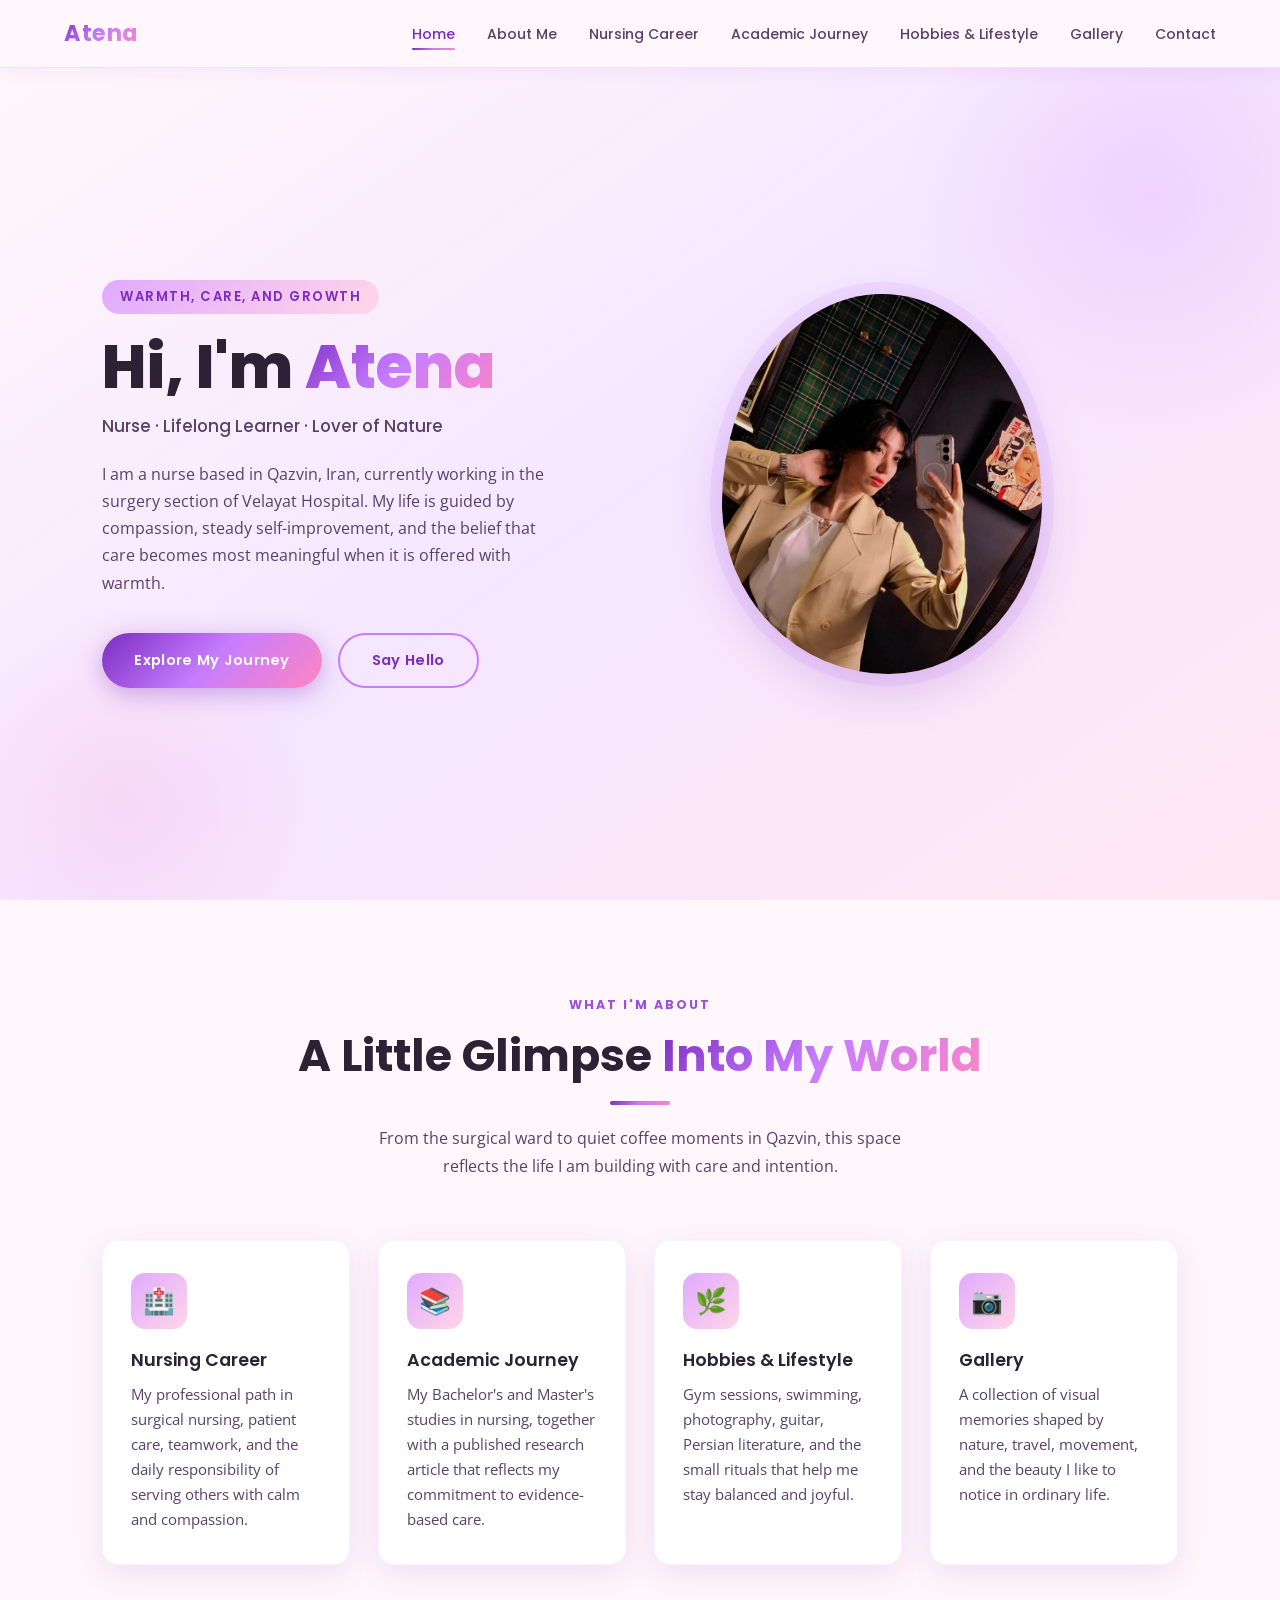
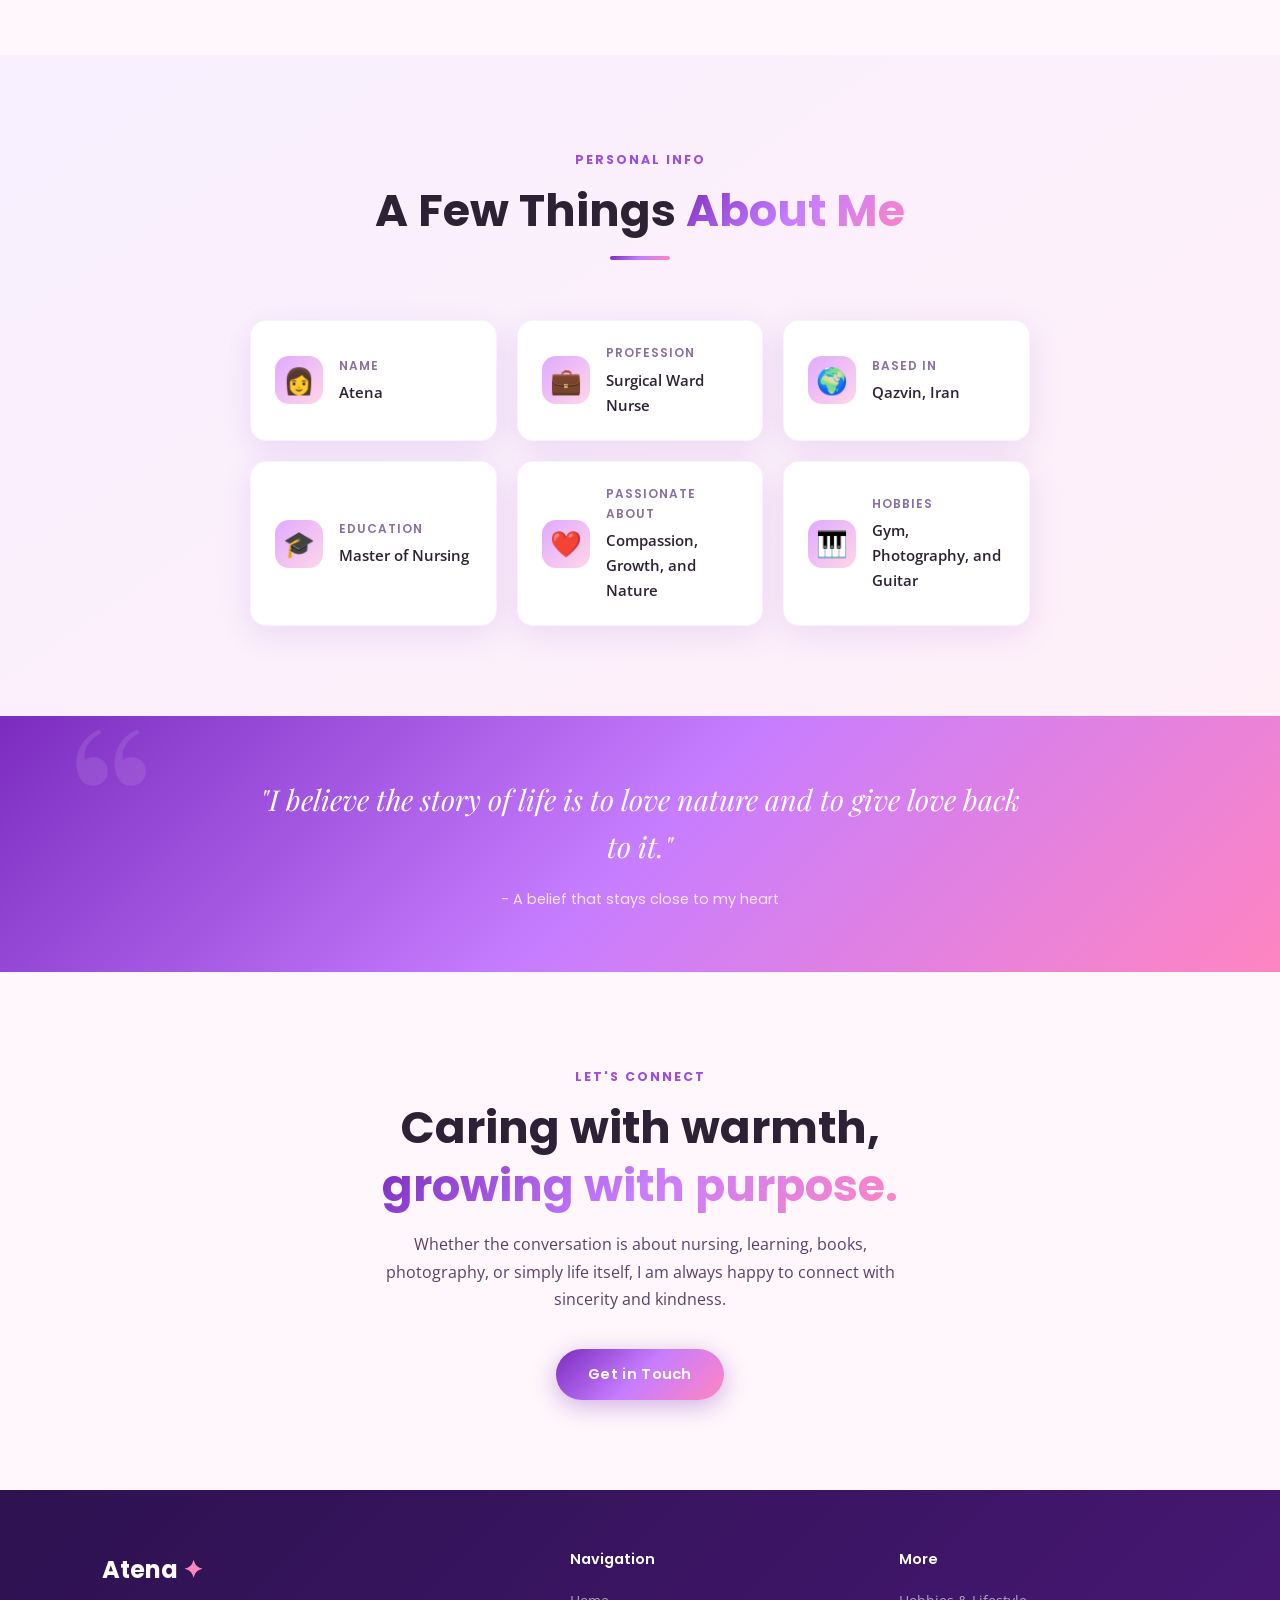
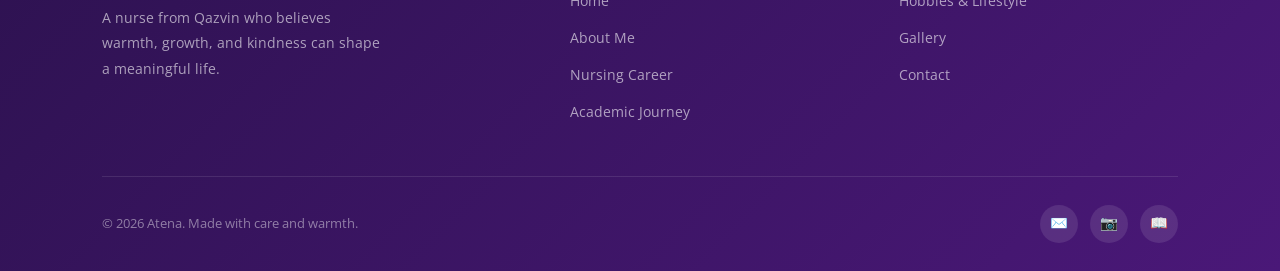
==== commit a3f7e1dd: "remove icode" ====
--- a/index.html
+++ b/index.html
@@ -10,7 +10,7 @@
 <body>
 
 <nav>
-  <a href="index.html" class="nav-logo">&#10022; Atena</a>
+  <a href="index.html" class="nav-logo">Atena</a>
   <ul class="nav-links">
     <li><a href="index.html" class="active">Home</a></li>
     <li><a href="about.html">About Me</a></li>
